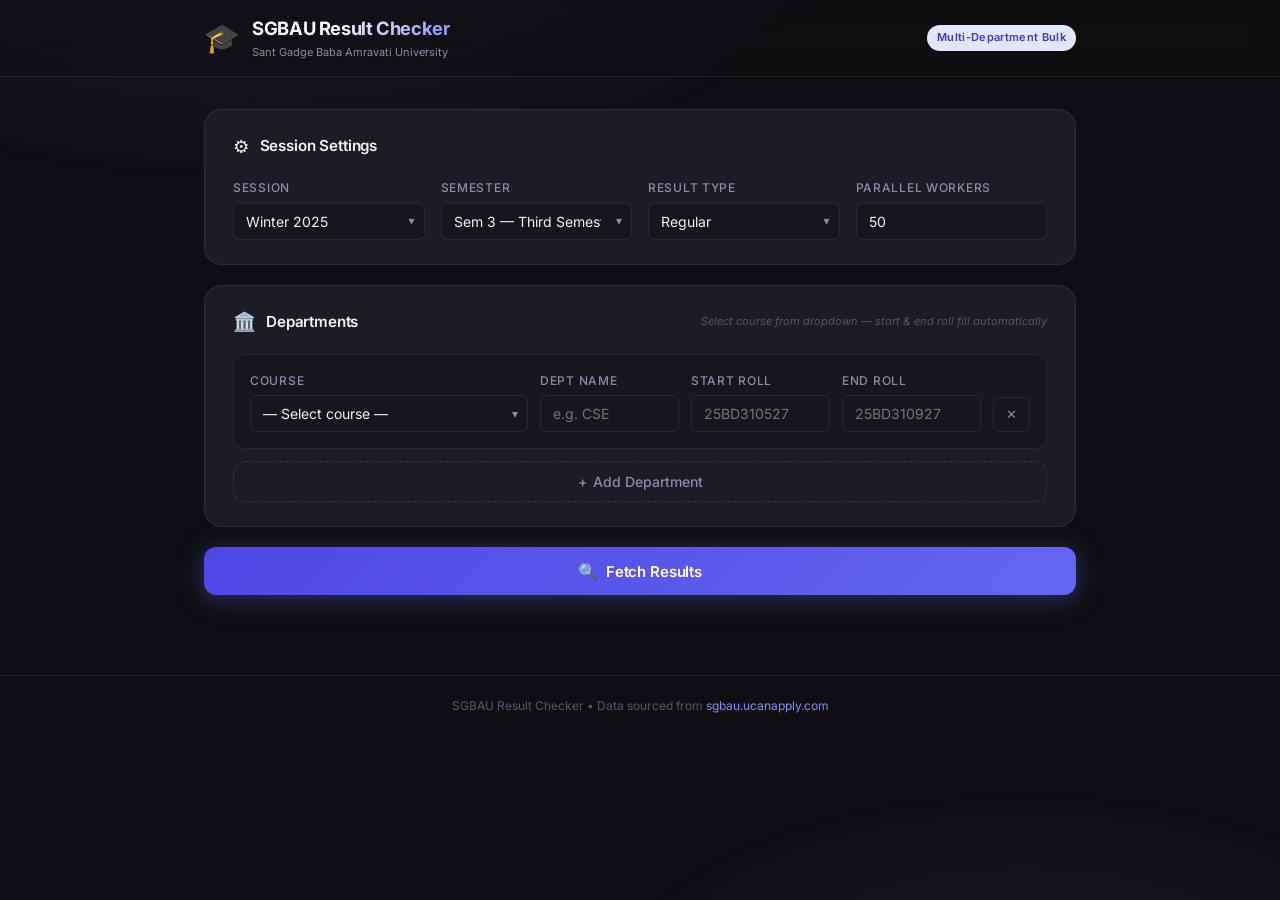
==== docs/index.html @ 09157c69 "Initial: SGBAU results web app" ====
<!DOCTYPE html>
<html lang="en">
<head>
  <meta charset="UTF-8" />
  <meta name="viewport" content="width=device-width, initial-scale=1.0" />
  <title>SGBAU Result Checker — Multi-Department Bulk Results</title>
  <meta name="description" content="Fetch SGBAU university results for multiple departments simultaneously. Live progress, instant CSV download." />
  <link rel="preconnect" href="https://fonts.googleapis.com" />
  <link rel="preconnect" href="https://fonts.gstatic.com" crossorigin />
  <link href="https://fonts.googleapis.com/css2?family=Inter:wght@400;500;600;700&display=swap" rel="stylesheet" />
  <link rel="stylesheet" href="style.css" />
</head>
<body>

  <!-- ── HEADER ─────────────────────────────────────────────────────────────── -->
  <header class="site-header">
    <div class="header-inner">
      <div class="logo">
        <span class="logo-icon">🎓</span>
        <div>
          <h1>SGBAU Result Checker</h1>
          <p class="logo-sub">Sant Gadge Baba Amravati University</p>
        </div>
      </div>
      <span class="header-badge">Multi-Department Bulk</span>
    </div>
  </header>

  <main>

    <!-- ── SESSION SETTINGS ──────────────────────────────────────────────────── -->
    <section class="card" id="config-card">
      <div class="card-header">
        <span class="card-icon">⚙️</span>
        <h2>Session Settings</h2>
      </div>
      <div class="config-row">

        <!-- Session dropdown (real SGBAU values) -->
        <div class="field">
          <label for="session">Session</label>
          <div class="select-wrap">
            <select id="session">
              <option value="SE08">Summer 2018</option>
              <option value="SE09">Winter 2018</option>
              <option value="SE10">Summer 2019</option>
              <option value="SE11">Winter 2019</option>
              <option value="SE12">Summer 2020</option>
              <option value="SE13">Winter 2020</option>
              <option value="SE14">Summer 2021</option>
              <option value="SE15">Winter 2021</option>
              <option value="SE16">Summer 2022</option>
              <option value="SE17">Winter 2022</option>
              <option value="SE18">Summer 2023</option>
              <option value="SE19">Winter 2023</option>
              <option value="SE20">Summer 2024</option>
              <option value="SE21">Winter 2024</option>
              <option value="SE22">Summer 2025</option>
              <option value="SE23" selected>Winter 2025</option>
              <option value="SE24">Summer 2026</option>
            </select>
          </div>
        </div>

        <!-- Semester dropdown (real SGBAU values) -->
        <div class="field">
          <label for="sem_code">Semester</label>
          <div class="select-wrap">
            <select id="sem_code">
              <option value="MN01">Quarterly (3rd Month)</option>
              <option value="SM01">Sem 1 — First Semester</option>
              <option value="SM02">Sem 2 — Second Semester</option>
              <option value="SM03" selected>Sem 3 — Third Semester</option>
              <option value="SM04">Sem 4 — Fourth Semester</option>
              <option value="SM05">Sem 5 — Fifth Semester</option>
              <option value="SM06">Sem 6 — Sixth Semester</option>
              <option value="SM07">Sem 7 — Seventh Semester</option>
              <option value="SM08">Sem 8 — Eighth Semester</option>
              <option value="SM09">Sem 9 — Ninth Semester</option>
              <option value="SM10">Sem 10 — Tenth Semester</option>
              <option value="SM17">First Year</option>
              <option value="SM18">Second Year</option>
              <option value="SM19">Third Year</option>
              <option value="SM20">Fourth Year</option>
              <option value="SM21">Fifth Year</option>
              <option value="SM22">Course Work</option>
            </select>
          </div>
        </div>

        <!-- Result type -->
        <div class="field">
          <label for="result_type">Result Type</label>
          <div class="select-wrap">
            <select id="result_type">
              <option value="R" selected>Regular</option>
              <option value="B">Back</option>
              <option value="RV">Reval</option>
              <option value="EV">EVS</option>
            </select>
          </div>
        </div>

        <!-- Workers -->
        <div class="field">
          <label for="workers">Parallel Workers</label>
          <input id="workers" type="number" value="50" min="1" max="200" />
        </div>

      </div>
    </section>

    <!-- ── DEPARTMENTS ───────────────────────────────────────────────────────── -->
    <section class="card" id="dept-card">
      <div class="card-header">
        <span class="card-icon">🏛️</span>
        <h2>Departments</h2>
        <span class="card-hint">Select course from dropdown — start &amp; end roll fill automatically</span>
      </div>
      <div id="dept-list"></div>
      <button class="btn-add" id="add-dept-btn" onclick="addDept()">
        <span>+</span> Add Department
      </button>
    </section>

    <!-- ── SUBMIT ─────────────────────────────────────────────────────────────── -->
    <div class="submit-wrap">
      <button class="btn-primary" id="fetch-btn" onclick="startFetch()">
        <span class="btn-icon">🔍</span>
        <span id="fetch-btn-text">Fetch Results</span>
      </button>
    </div>

    <!-- ── PROGRESS ──────────────────────────────────────────────────────────── -->
    <section class="card hidden" id="progress-card">
      <div class="card-header">
        <span class="card-icon">⏳</span>
        <h2>Progress</h2>
      </div>
      <div id="progress-label" class="progress-label">Starting…</div>
      <div class="progress-track">
        <div class="progress-fill" id="progress-fill"></div>
      </div>
      <div class="progress-stats">
        <span id="progress-count">0</span> results received
      </div>
    </section>

    <!-- ── RESULTS TABLE ─────────────────────────────────────────────────────── -->
    <section class="card hidden" id="results-card">
      <div class="card-header results-header">
        <div class="card-header-left">
          <span class="card-icon">📋</span>
          <h2>Results</h2>
          <span class="results-count-badge" id="results-count-badge">0</span>
        </div>
        <button class="btn-download hidden" id="download-btn" onclick="downloadCSV()">
          <span>⬇</span> Download CSV
        </button>
      </div>

      <!-- filter bar -->
      <div class="filter-bar">
        <input id="filter-input" type="text" placeholder="🔎  Filter by name or roll number…" oninput="filterTable()" />
        <div class="filter-pills" id="filter-pills">
          <button class="pill active" data-filter="all"  onclick="setPillFilter('all',  this)">All</button>
          <button class="pill pass"   data-filter="pass" onclick="setPillFilter('pass', this)">PASS</button>
          <button class="pill fail"   data-filter="fail" onclick="setPillFilter('fail', this)">FAIL</button>
          <button class="pill atkt"   data-filter="atkt" onclick="setPillFilter('atkt', this)">ATKT</button>
        </div>
      </div>

      <div id="table-wrap">
        <table id="results-table">
          <thead>
            <tr>
              <th>Dept</th>
              <th>Roll No</th>
              <th>Name</th>
              <th>Result</th>
              <th>SGPA</th>
              <th>Status</th>
            </tr>
          </thead>
          <tbody id="results-body"></tbody>
        </table>
      </div>
    </section>

    <!-- ── SUMMARY ───────────────────────────────────────────────────────────── -->
    <section class="card hidden" id="summary-card">
      <div class="card-header">
        <span class="card-icon">📊</span>
        <h2>Department Summary</h2>
      </div>
      <div id="summary-body" class="summary-grid"></div>
    </section>

  </main>

  <footer class="site-footer">
    <p>SGBAU Result Checker &bull; Data sourced from <a href="https://sgbau.ucanapply.com" target="_blank" rel="noopener">sgbau.ucanapply.com</a></p>
  </footer>

  <script src="app.js"></script>
</body>
</html>
---- docs/style.css ----
/* ── Reset & Base ────────────────────────────────────────────────────────────── */
*, *::before, *::after { box-sizing: border-box; margin: 0; padding: 0; }

:root {
  /* Brand palette */
  --indigo-50:  #eef2ff;
  --indigo-100: #e0e7ff;
  --indigo-400: #818cf8;
  --indigo-500: #6366f1;
  --indigo-600: #4f46e5;
  --indigo-700: #4338ca;

  /* Surfaces */
  --bg:          #0f0f13;
  --bg-2:        #16161d;
  --surface:     #1c1c27;
  --surface-2:   #23232f;
  --border:      rgba(255,255,255,0.08);
  --border-2:    rgba(255,255,255,0.13);

  /* Text */
  --text:        #f1f0f5;
  --text-muted:  #8b8ba8;
  --text-subtle: #55556e;

  /* Semantic */
  --pass:        #4ade80;
  --pass-bg:     rgba(74,222,128,0.12);
  --fail:        #f87171;
  --fail-bg:     rgba(248,113,113,0.12);
  --atkt:        #fbbf24;
  --atkt-bg:     rgba(251,191,36,0.12);
  --accent:      var(--indigo-500);
  --accent-glow: rgba(99,102,241,0.35);

  /* Geometry */
  --radius-sm:   6px;
  --radius-md:   12px;
  --radius-lg:   18px;
  --radius-xl:   24px;

  /* Transitions */
  --ease:        cubic-bezier(0.4, 0, 0.2, 1);
}

html { scroll-behavior: smooth; }

body {
  font-family: 'Inter', system-ui, sans-serif;
  background: var(--bg);
  color: var(--text);
  min-height: 100vh;
  line-height: 1.6;
  -webkit-font-smoothing: antialiased;
}

/* ── Background mesh ─────────────────────────────────────────────────────────── */
body::before {
  content: '';
  position: fixed;
  inset: 0;
  background:
    radial-gradient(ellipse 80% 50% at 20% -10%, rgba(99,102,241,0.15) 0%, transparent 60%),
    radial-gradient(ellipse 60% 40% at 80% 110%, rgba(139,92,246,0.10) 0%, transparent 55%);
  pointer-events: none;
  z-index: 0;
}

/* ── Header ─────────────────────────────────────────────────────────────────── */
.site-header {
  position: sticky;
  top: 0;
  z-index: 100;
  background: rgba(15,15,19,0.80);
  backdrop-filter: blur(16px);
  -webkit-backdrop-filter: blur(16px);
  border-bottom: 1px solid var(--border);
}

.header-inner {
  max-width: 920px;
  margin: 0 auto;
  padding: 14px 24px;
  display: flex;
  align-items: center;
  justify-content: space-between;
}

.logo { display: flex; align-items: center; gap: 12px; }
.logo-icon { font-size: 1.8rem; line-height: 1; }

.logo h1 {
  font-size: 1.15rem;
  font-weight: 700;
  letter-spacing: -0.02em;
  background: linear-gradient(135deg, #fff 40%, var(--indigo-400));
  -webkit-background-clip: text;
  -webkit-text-fill-color: transparent;
  background-clip: text;
}

.logo-sub {
  font-size: 11px;
  color: var(--text-muted);
  margin-top: 1px;
}

.header-badge {
  font-size: 11px;
  font-weight: 600;
  padding: 4px 10px;
  border-radius: 99px;
  background: var(--indigo-100);
  color: var(--indigo-700);
  letter-spacing: 0.03em;
}

/* ── Main layout ─────────────────────────────────────────────────────────────── */
main {
  position: relative;
  z-index: 1;
  max-width: 920px;
  margin: 0 auto;
  padding: 32px 24px 80px;
  display: flex;
  flex-direction: column;
  gap: 20px;
}

/* ── Card ────────────────────────────────────────────────────────────────────── */
.card {
  background: var(--surface);
  border: 1px solid var(--border);
  border-radius: var(--radius-lg);
  padding: 24px 28px;
  transition: border-color 0.2s var(--ease);
}

.card:hover { border-color: var(--border-2); }

.card-header {
  display: flex;
  align-items: center;
  gap: 10px;
  margin-bottom: 20px;
}

.card-icon { font-size: 1.15rem; line-height: 1; }

.card-header h2 {
  font-size: 0.95rem;
  font-weight: 600;
  color: var(--text);
  letter-spacing: -0.01em;
}

/* ── Config row ──────────────────────────────────────────────────────────────── */
.config-row {
  display: flex;
  gap: 16px;
  flex-wrap: wrap;
}

.field {
  display: flex;
  flex-direction: column;
  gap: 5px;
  flex: 1;
  min-width: 140px;
}

label {
  font-size: 12px;
  font-weight: 500;
  color: var(--text-muted);
  text-transform: uppercase;
  letter-spacing: 0.06em;
}

.field-hint {
  font-size: 11px;
  color: var(--text-subtle);
}

input[type=text],
input[type=number] {
  background: var(--bg-2);
  border: 1px solid var(--border);
  border-radius: var(--radius-sm);
  padding: 9px 12px;
  font-size: 14px;
  font-family: inherit;
  color: var(--text);
  outline: none;
  transition: border-color 0.15s var(--ease), box-shadow 0.15s var(--ease);
}

input[type=text]:focus,
input[type=number]:focus {
  border-color: var(--accent);
  box-shadow: 0 0 0 3px var(--accent-glow);
}

/* ── Select / dropdown ───────────────────────────────────────────────────────── */
.select-wrap {
  position: relative;
}

.select-wrap::after {
  content: '▾';
  position: absolute;
  right: 10px;
  top: 50%;
  transform: translateY(-50%);
  color: var(--text-muted);
  pointer-events: none;
  font-size: 12px;
}

.select-wrap select,
select {
  width: 100%;
  appearance: none;
  -webkit-appearance: none;
  background: var(--bg-2);
  border: 1px solid var(--border);
  border-radius: var(--radius-sm);
  padding: 9px 30px 9px 12px;
  font-size: 14px;
  font-family: inherit;
  color: var(--text);
  outline: none;
  cursor: pointer;
  transition: border-color 0.15s var(--ease), box-shadow 0.15s var(--ease);
}

.select-wrap select:focus,
select:focus {
  border-color: var(--accent);
  box-shadow: 0 0 0 3px var(--accent-glow);
}

select option {
  background: var(--bg);
  color: var(--text);
}

/* ── Card hint subtitle ──────────────────────────────────────────────────────── */
.card-hint {
  font-size: 11px;
  color: var(--text-subtle);
  margin-left: auto;
  font-style: italic;
}

/* ── Course field wider in dept rows ─────────────────────────────────────────── */
.dept-field-course {
  min-width: 260px;
  flex: 2;
}

/* ── Department rows ─────────────────────────────────────────────────────────── */
.dept-row {
  display: flex;
  gap: 12px;
  align-items: flex-end;
  flex-wrap: wrap;
  padding: 16px;
  background: var(--bg-2);
  border: 1px solid var(--border);
  border-radius: var(--radius-md);
  margin-bottom: 12px;
  transition: border-color 0.15s var(--ease);
  animation: slideIn 0.2s var(--ease);
}

@keyframes slideIn {
  from { opacity: 0; transform: translateY(-8px); }
  to   { opacity: 1; transform: translateY(0); }
}

.dept-row:hover { border-color: var(--border-2); }
.dept-row .field { min-width: 110px; }

.remove-btn {
  background: transparent;
  border: 1px solid var(--border);
  border-radius: var(--radius-sm);
  padding: 9px 12px;
  font-size: 13px;
  color: var(--text-muted);
  cursor: pointer;
  transition: background 0.15s, color 0.15s, border-color 0.15s;
  white-space: nowrap;
}

.remove-btn:hover {
  background: var(--fail-bg);
  color: var(--fail);
  border-color: var(--fail);
}

.btn-add {
  display: flex;
  align-items: center;
  gap: 6px;
  width: 100%;
  background: transparent;
  border: 1px dashed var(--border-2);
  border-radius: var(--radius-md);
  padding: 11px 16px;
  font-size: 14px;
  font-family: inherit;
  font-weight: 500;
  color: var(--text-muted);
  cursor: pointer;
  transition: background 0.15s, color 0.15s, border-color 0.15s;
  justify-content: center;
}

.btn-add:hover {
  background: var(--surface-2);
  color: var(--text);
  border-color: var(--accent);
}

/* ── Primary button ──────────────────────────────────────────────────────────── */
.submit-wrap { display: flex; }

.btn-primary {
  display: flex;
  align-items: center;
  justify-content: center;
  gap: 8px;
  width: 100%;
  background: linear-gradient(135deg, var(--indigo-600), var(--indigo-500));
  color: #fff;
  border: none;
  border-radius: var(--radius-md);
  padding: 14px 28px;
  font-size: 15px;
  font-family: inherit;
  font-weight: 600;
  cursor: pointer;
  letter-spacing: -0.01em;
  box-shadow: 0 4px 24px var(--accent-glow);
  transition: filter 0.15s var(--ease), transform 0.1s var(--ease), box-shadow 0.15s;
}

.btn-primary:hover  { filter: brightness(1.12); transform: translateY(-1px); box-shadow: 0 6px 32px var(--accent-glow); }
.btn-primary:active { transform: translateY(0); filter: brightness(0.97); }
.btn-primary:disabled { opacity: 0.55; cursor: not-allowed; transform: none; }

.btn-icon { font-size: 1rem; }

/* ── Progress ────────────────────────────────────────────────────────────────── */
.progress-label {
  font-size: 13px;
  color: var(--text-muted);
  margin-bottom: 10px;
}

.progress-track {
  height: 6px;
  background: var(--bg-2);
  border-radius: 99px;
  overflow: hidden;
}

.progress-fill {
  height: 100%;
  width: 0%;
  background: linear-gradient(90deg, var(--indigo-600), var(--indigo-400));
  border-radius: 99px;
  transition: width 0.4s var(--ease);
  box-shadow: 0 0 10px var(--accent-glow);
}

.progress-stats {
  font-size: 12px;
  color: var(--text-subtle);
  margin-top: 8px;
}

#progress-count { font-weight: 600; color: var(--indigo-400); }

/* ── Results card header ─────────────────────────────────────────────────────── */
.results-header { justify-content: space-between; }
.card-header-left { display: flex; align-items: center; gap: 10px; }

.results-count-badge {
  font-size: 11px;
  font-weight: 700;
  padding: 2px 8px;
  border-radius: 99px;
  background: var(--indigo-100);
  color: var(--indigo-700);
  min-width: 28px;
  text-align: center;
}

.btn-download {
  display: flex;
  align-items: center;
  gap: 6px;
  background: transparent;
  border: 1px solid var(--border-2);
  border-radius: var(--radius-sm);
  padding: 8px 14px;
  font-size: 13px;
  font-family: inherit;
  font-weight: 500;
  color: var(--text-muted);
  cursor: pointer;
  transition: background 0.15s, color 0.15s, border-color 0.15s;
}

.btn-download:hover {
  background: var(--pass-bg);
  color: var(--pass);
  border-color: var(--pass);
}

/* ── Filter bar ──────────────────────────────────────────────────────────────── */
.filter-bar {
  display: flex;
  gap: 12px;
  align-items: center;
  flex-wrap: wrap;
  margin-bottom: 16px;
}

.filter-bar input {
  flex: 1;
  min-width: 200px;
  background: var(--bg-2);
  border: 1px solid var(--border);
  border-radius: var(--radius-sm);
  padding: 8px 12px;
  font-size: 13px;
  font-family: inherit;
  color: var(--text);
  outline: none;
}

.filter-bar input:focus { border-color: var(--accent); box-shadow: 0 0 0 3px var(--accent-glow); }

.filter-pills { display: flex; gap: 6px; flex-wrap: wrap; }

.pill {
  padding: 5px 12px;
  border-radius: 99px;
  border: 1px solid var(--border);
  background: transparent;
  font-size: 12px;
  font-weight: 600;
  font-family: inherit;
  color: var(--text-muted);
  cursor: pointer;
  transition: all 0.15s var(--ease);
}

.pill:hover        { border-color: var(--border-2); color: var(--text); }
.pill.active       { background: var(--surface-2); border-color: var(--border-2); color: var(--text); }
.pill.pass.active  { background: var(--pass-bg); border-color: var(--pass); color: var(--pass); }
.pill.fail.active  { background: var(--fail-bg); border-color: var(--fail); color: var(--fail); }
.pill.atkt.active  { background: var(--atkt-bg); border-color: var(--atkt); color: var(--atkt); }

/* ── Table ───────────────────────────────────────────────────────────────────── */
#table-wrap { overflow-x: auto; border-radius: var(--radius-sm); }

table { width: 100%; border-collapse: collapse; font-size: 13.5px; }

thead { position: sticky; top: 0; z-index: 2; }

th {
  padding: 10px 14px;
  text-align: left;
  font-size: 11px;
  font-weight: 600;
  text-transform: uppercase;
  letter-spacing: 0.07em;
  color: var(--text-subtle);
  background: var(--bg-2);
  border-bottom: 1px solid var(--border);
  white-space: nowrap;
}

td {
  padding: 11px 14px;
  border-bottom: 1px solid var(--border);
  color: var(--text);
  white-space: nowrap;
}

tbody tr { transition: background 0.1s; }
tbody tr:hover td { background: var(--surface-2); }
tbody tr:last-child td { border-bottom: none; }

/* row fade-in */
@keyframes fadeRow {
  from { opacity: 0; transform: translateX(-6px); }
  to   { opacity: 1; transform: translateX(0); }
}
tbody tr { animation: fadeRow 0.18s var(--ease); }

/* ── Badges ──────────────────────────────────────────────────────────────────── */
.badge {
  display: inline-flex;
  align-items: center;
  padding: 3px 10px;
  border-radius: 99px;
  font-size: 11px;
  font-weight: 700;
  letter-spacing: 0.04em;
}

.badge.pass  { background: var(--pass-bg);  color: var(--pass); }
.badge.fail  { background: var(--fail-bg);  color: var(--fail); }
.badge.atkt  { background: var(--atkt-bg);  color: var(--atkt); }
.badge.other { background: rgba(255,255,255,0.06); color: var(--text-muted); }

/* ── Summary grid ────────────────────────────────────────────────────────────── */
.summary-grid {
  display: grid;
  grid-template-columns: repeat(auto-fill, minmax(200px, 1fr));
  gap: 12px;
}

.summary-item {
  background: var(--bg-2);
  border: 1px solid var(--border);
  border-radius: var(--radius-md);
  padding: 18px 20px;
  transition: border-color 0.15s, transform 0.15s;
}

.summary-item:hover { border-color: var(--border-2); transform: translateY(-2px); }

.summary-dept {
  font-size: 15px;
  font-weight: 700;
  margin-bottom: 12px;
  color: var(--text);
}

.summary-stat { font-size: 13px; color: var(--text-muted); margin-bottom: 4px; }

.summary-bar-track {
  height: 4px;
  background: var(--border);
  border-radius: 99px;
  margin-top: 10px;
  overflow: hidden;
}

.summary-bar-fill {
  height: 100%;
  background: linear-gradient(90deg, var(--pass), #22c55e);
  border-radius: 99px;
  transition: width 0.6s var(--ease);
}

/* ── Footer ──────────────────────────────────────────────────────────────────── */
.site-footer {
  position: relative;
  z-index: 1;
  text-align: center;
  padding: 20px 24px 32px;
  font-size: 12px;
  color: var(--text-subtle);
  border-top: 1px solid var(--border);
}

.site-footer a { color: var(--indigo-400); text-decoration: none; }
.site-footer a:hover { text-decoration: underline; }

/* ── Utility ─────────────────────────────────────────────────────────────────── */
.hidden { display: none !important; }

/* ── Responsive ──────────────────────────────────────────────────────────────── */
@media (max-width: 600px) {
  main { padding: 20px 16px 60px; }
  .card { padding: 18px 16px; }
  .header-inner { padding: 12px 16px; }
  .logo h1 { font-size: 1rem; }
  .dept-row { gap: 10px; }
  .filter-bar { flex-direction: column; align-items: stretch; }
}
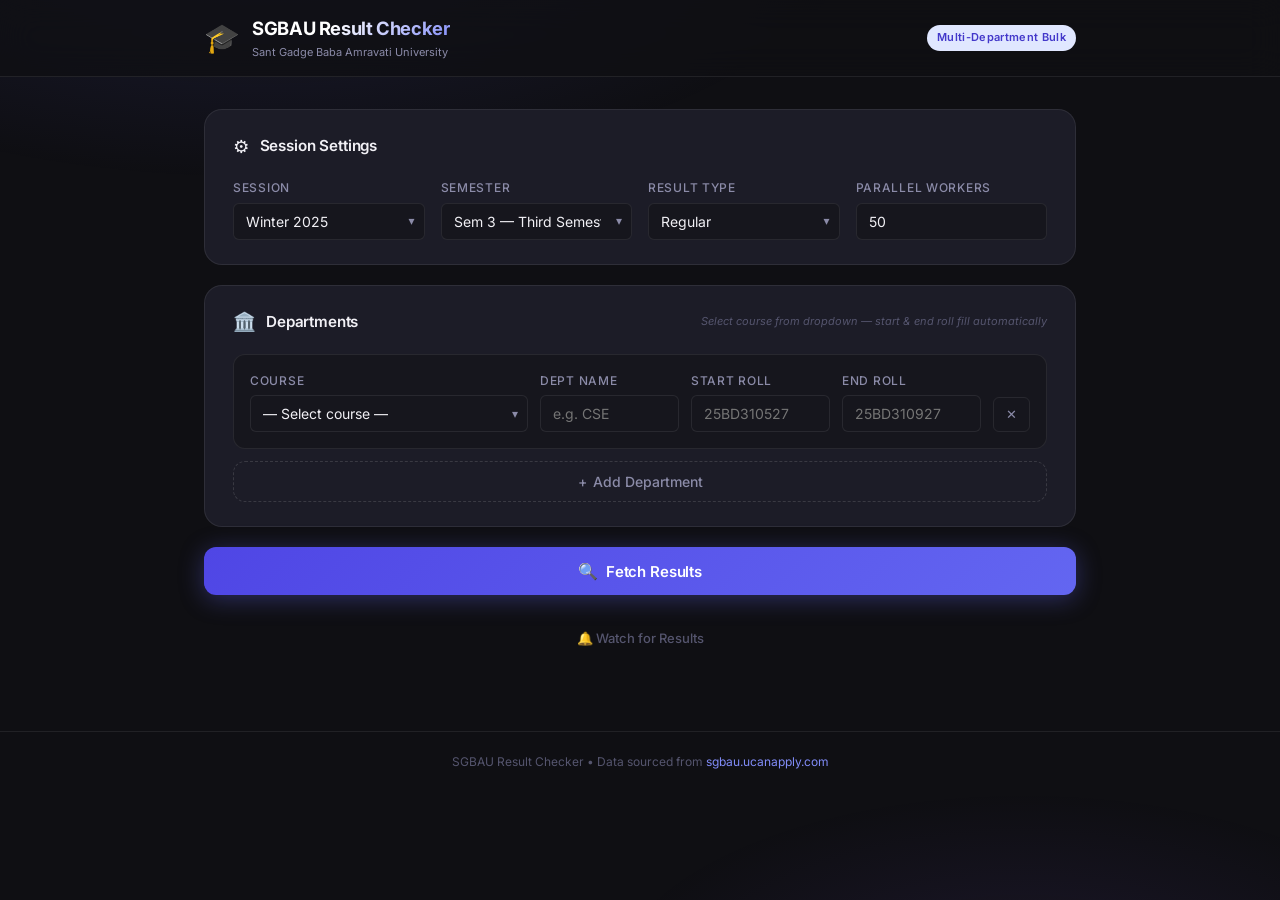
==== commit 42a0cd34: "feat: add Result Watcher page (Phases 1-11)" ====
--- a/docs/index.html
+++ b/docs/index.html
@@ -58,6 +58,20 @@
               <option value="SE22">Summer 2025</option>
               <option value="SE23" selected>Winter 2025</option>
               <option value="SE24">Summer 2026</option>
+              <option value="SE25">Winter 2026</option>
+              <option value="SE26">Summer 2027</option>
+              <option value="SE27">Winter 2027</option>
+              <option value="SE28">Summer 2028</option>
+              <option value="SE29">Winter 2028</option>
+              <option value="SE30">Summer 2029</option>
+              <option value="SE31">Winter 2029</option>
+              <option value="SE32">Summer 2030</option>
+              <option value="SE33">Winter 2030</option>
+              <option value="SE34">Summer 2031</option>
+              <option value="SE35">Winter 2031</option>
+              <option value="SE36">Summer 2032</option>
+              <option value="SE37">Winter 2032</option>
+              <option value="SE38">Summer 2033</option>
             </select>
           </div>
         </div>
@@ -131,6 +145,13 @@
       </button>
     </div>
 
+    <!-- ── WATCH TRIGGER ────────────────────────────────────────────────────── -->
+    <div class="watch-link-wrap">
+      <button class="btn-watch-link" id="open-watch-modal-btn" onclick="openWatchModal()">
+        🔔 Watch for Results
+      </button>
+    </div>
+
     <!-- ── PROGRESS ──────────────────────────────────────────────────────────── -->
     <section class="card hidden" id="progress-card">
       <div class="card-header">
@@ -144,14 +165,23 @@
       <div class="progress-stats">
         <span id="progress-count">0</span> results received
       </div>
+    </section>
+
+    <!-- ── CLASS REPORT ──────────────────────────────────────────────────────── -->
+    <section class="hidden" id="class-report-section">
+      <div class="class-report-heading">
+        <span>📋</span>
+        <h2>Class Report</h2>
+      </div>
+      <div id="class-report-container"></div>
     </section>
 
     <!-- ── RESULTS TABLE ─────────────────────────────────────────────────────── -->
     <section class="card hidden" id="results-card">
       <div class="card-header results-header">
         <div class="card-header-left">
-          <span class="card-icon">📋</span>
-          <h2>Results</h2>
+          <span class="card-icon">🧑‍🎓</span>
+          <h2>Student Results</h2>
           <span class="results-count-badge" id="results-count-badge">0</span>
         </div>
         <button class="btn-download hidden" id="download-btn" onclick="downloadCSV()">
@@ -196,6 +226,27 @@
       <div id="summary-body" class="summary-grid"></div>
     </section>
 
+    <!-- ── WATCH MODAL ──────────────────────────────────────────────────────── -->
+    <div class="modal-overlay hidden" id="watch-modal-overlay" onclick="closeWatchModal(event)">
+      <div class="modal-box" id="watch-modal-box">
+        <h3>🔔 Watch for Results</h3>
+        <p class="modal-subtitle">Enter the roll number range to monitor</p>
+        <div class="field">
+          <label for="modal-start-roll">Start Roll Number</label>
+          <input id="modal-start-roll" type="text" placeholder="e.g. 25BD310527" />
+        </div>
+        <div class="field">
+          <label for="modal-end-roll">End Roll Number</label>
+          <input id="modal-end-roll" type="text" placeholder="e.g. 25BD310580" />
+        </div>
+        <button class="btn-primary" id="modal-go-btn" onclick="goToWatcher()"
+                style="margin-top:4px">
+          Open Watcher →
+        </button>
+        <button class="btn-text" onclick="closeWatchModal()">Cancel</button>
+      </div>
+    </div>
+
   </main>
 
   <footer class="site-footer">
--- a/docs/style.css
+++ b/docs/style.css
@@ -587,3 +587,536 @@
   .dept-row { gap: 10px; }
   .filter-bar { flex-direction: column; align-items: stretch; }
 }
+
+/* ── Class Report Section ────────────────────────────────────────────────────── */
+.class-report-heading {
+  display: flex;
+  align-items: center;
+  gap: 10px;
+  margin-bottom: 16px;
+}
+
+.class-report-heading h2 {
+  font-size: 0.95rem;
+  font-weight: 600;
+  color: var(--text);
+  letter-spacing: -0.01em;
+}
+
+.report-card {
+  background: var(--surface);
+  border: 1px solid var(--border);
+  border-left: 3px solid var(--indigo-500);
+  border-radius: var(--radius-lg);
+  padding: 24px 28px;
+  margin-bottom: 16px;
+  transition: border-color 0.2s var(--ease), transform 0.15s var(--ease);
+  animation: slideIn 0.25s var(--ease);
+}
+
+.report-card:hover {
+  border-color: var(--border-2);
+  border-left-color: var(--indigo-400);
+  transform: translateY(-2px);
+}
+
+.report-card-header {
+  display: flex;
+  align-items: baseline;
+  gap: 12px;
+  margin-bottom: 20px;
+  flex-wrap: wrap;
+}
+
+.report-dept-name {
+  font-size: 1.1rem;
+  font-weight: 700;
+  background: linear-gradient(135deg, #fff 40%, var(--indigo-400));
+  -webkit-background-clip: text;
+  -webkit-text-fill-color: transparent;
+  background-clip: text;
+}
+
+.report-overview {
+  display: flex;
+  gap: 12px;
+  flex-wrap: wrap;
+  margin-bottom: 22px;
+}
+
+.report-stat-pill {
+  display: flex;
+  align-items: center;
+  gap: 6px;
+  padding: 6px 14px;
+  border-radius: 99px;
+  font-size: 12px;
+  font-weight: 600;
+  border: 1px solid;
+}
+
+.report-stat-pill.total  { background: rgba(99,102,241,0.10); border-color: var(--indigo-500); color: var(--indigo-400); }
+.report-stat-pill.passed { background: var(--pass-bg);        border-color: var(--pass);        color: var(--pass); }
+.report-stat-pill.failed { background: var(--fail-bg);        border-color: var(--fail);        color: var(--fail); }
+
+.report-section-title {
+  font-size: 11px;
+  font-weight: 600;
+  text-transform: uppercase;
+  letter-spacing: 0.07em;
+  color: var(--text-subtle);
+  margin-bottom: 10px;
+}
+
+/* Top-5 list */
+.report-top5 {
+  list-style: none;
+  display: flex;
+  flex-direction: column;
+  gap: 7px;
+  margin-bottom: 22px;
+}
+
+.report-top5-item {
+  display: flex;
+  align-items: center;
+  gap: 10px;
+  padding: 8px 12px;
+  background: var(--bg-2);
+  border: 1px solid var(--border);
+  border-radius: var(--radius-md);
+  font-size: 13px;
+  transition: border-color 0.12s;
+}
+
+.report-top5-item:hover { border-color: var(--indigo-500); }
+
+.report-rank {
+  width: 22px;
+  height: 22px;
+  border-radius: 50%;
+  background: var(--indigo-600);
+  color: #fff;
+  font-size: 10px;
+  font-weight: 700;
+  display: flex;
+  align-items: center;
+  justify-content: center;
+  flex-shrink: 0;
+}
+
+.report-rank.gold   { background: #d97706; }
+.report-rank.silver { background: #6b7280; }
+.report-rank.bronze { background: #92400e; }
+
+.report-top5-name { flex: 1; color: var(--text); font-weight: 500; }
+.report-top5-roll { font-size: 11px; color: var(--text-muted); font-family: monospace; }
+.report-top5-sgpa {
+  font-size: 12px;
+  font-weight: 700;
+  color: var(--indigo-400);
+  padding: 2px 8px;
+  background: rgba(99,102,241,0.10);
+  border-radius: 99px;
+}
+
+/* Subject stats table */
+.report-subj-table {
+  width: 100%;
+  border-collapse: collapse;
+  font-size: 13px;
+}
+
+.report-table-wrap {
+  overflow-x: auto;
+  border-radius: var(--radius-sm);
+}
+
+.report-subj-table th {
+  padding: 8px 12px;
+  border-bottom: 2px solid var(--border-2);
+  font-size: 10px;
+  font-weight: 700;
+  text-transform: uppercase;
+  letter-spacing: 0.07em;
+  color: var(--text-subtle);
+  white-space: nowrap;
+}
+
+.report-subj-table td {
+  padding: 9px 12px;
+  border-bottom: 1px solid var(--border);
+  color: var(--text);
+  white-space: nowrap;
+}
+
+/* Column alignment classes */
+.col-subj { text-align: left;  min-width: 90px; }
+.col-num  { text-align: right; min-width: 56px; }
+.col-pct  { text-align: right; min-width: 58px; }
+.col-bar  { text-align: left;  min-width: 140px; padding-left: 10px; }
+
+/* Color helpers */
+.pass-num { color: var(--pass); }
+.fail-num { color: var(--fail); }
+.pass-pct { color: var(--pass); }
+.fail-pct { color: var(--fail); }
+
+/* Overall semester highlight row */
+.subj-overall-row td {
+  background: rgba(99,102,241,0.08);
+  border-top: 1px solid var(--indigo-500);
+  border-bottom: 2px solid var(--indigo-500);
+}
+
+.report-subj-table tbody tr:last-child td { border-bottom: none; }
+.report-subj-table tbody tr:hover td { background: var(--surface-2); }
+.subj-overall-row:hover td { background: rgba(99,102,241,0.14) !important; }
+
+.subj-bar-wrap {
+  display: flex;
+  align-items: center;
+  gap: 8px;
+}
+
+.subj-bar-track {
+  flex: 1;
+  height: 5px;
+  background: var(--border);
+  border-radius: 99px;
+  overflow: hidden;
+  min-width: 60px;
+}
+
+.subj-bar-pass {
+  height: 100%;
+  background: linear-gradient(90deg, var(--pass), #22c55e);
+  border-radius: 99px;
+  transition: width 0.6s var(--ease);
+}
+
+.bar-label {
+  font-size: 11px;
+  font-weight: 600;
+  color: var(--text-muted);
+  min-width: 38px;
+  text-align: right;
+  flex-shrink: 0;
+}
+
+.subj-pct-pass { font-size: 11px; font-weight: 600; color: var(--pass); min-width: 36px; text-align: right; }
+.subj-pct-fail { font-size: 11px; font-weight: 600; color: var(--fail); min-width: 36px; }
+
+
+/* ── Watcher: PIN Overlay (Phase 9) ──────────────────────────────────────────── */
+.pin-overlay {
+  position: fixed;
+  inset: 0;
+  z-index: 9999;
+  display: flex;
+  align-items: center;
+  justify-content: center;
+  background: rgba(10, 10, 14, 0.85);
+  backdrop-filter: blur(8px);
+  -webkit-backdrop-filter: blur(8px);
+}
+
+.pin-modal {
+  background: var(--surface);
+  border: 1px solid var(--border-2);
+  border-radius: var(--radius-xl);
+  padding: 40px 36px;
+  width: min(380px, 90vw);
+  display: flex;
+  flex-direction: column;
+  align-items: center;
+  gap: 14px;
+  box-shadow: 0 24px 64px rgba(0,0,0,0.6);
+  animation: slideIn 0.25s var(--ease);
+}
+
+.pin-icon { font-size: 2.4rem; line-height: 1; }
+
+.pin-modal h2 {
+  font-size: 1.2rem;
+  font-weight: 700;
+  color: var(--text);
+  letter-spacing: -0.02em;
+}
+
+.pin-modal p {
+  font-size: 13px;
+  color: var(--text-muted);
+  text-align: center;
+}
+
+.pin-modal input[type=password] {
+  width: 100%;
+  background: var(--bg-2);
+  border: 1px solid var(--border);
+  border-radius: var(--radius-sm);
+  padding: 11px 14px;
+  font-size: 16px;
+  font-family: inherit;
+  color: var(--text);
+  text-align: center;
+  letter-spacing: 0.2em;
+  outline: none;
+  transition: border-color 0.15s var(--ease), box-shadow 0.15s var(--ease);
+}
+
+.pin-modal input[type=password]:focus {
+  border-color: var(--accent);
+  box-shadow: 0 0 0 3px var(--accent-glow);
+}
+
+.pin-modal button {
+  width: 100%;
+  background: linear-gradient(135deg, var(--indigo-600), var(--indigo-500));
+  color: #fff;
+  border: none;
+  border-radius: var(--radius-md);
+  padding: 12px 28px;
+  font-size: 14px;
+  font-family: inherit;
+  font-weight: 600;
+  cursor: pointer;
+  box-shadow: 0 4px 20px var(--accent-glow);
+  transition: filter 0.15s var(--ease), transform 0.1s var(--ease);
+}
+
+.pin-modal button:hover  { filter: brightness(1.12); transform: translateY(-1px); }
+.pin-modal button:active { transform: translateY(0); }
+
+.pin-error {
+  font-size: 12px;
+  font-weight: 500;
+  color: var(--fail);
+  text-align: center;
+}
+
+/* ── Watcher: Status Banner ───────────────────────────────────────────────────── */
+.watcher-status {
+  display: flex;
+  align-items: center;
+  gap: 10px;
+  padding: 12px 20px;
+  background: var(--surface);
+  border: 1px solid var(--border);
+  border-radius: var(--radius-md);
+  font-size: 13px;
+}
+
+.status-label {
+  font-weight: 700;
+  letter-spacing: 0.06em;
+  text-transform: uppercase;
+  font-size: 12px;
+}
+
+.status-detail {
+  font-size: 12px;
+  color: var(--text-muted);
+  margin-left: auto;
+}
+
+/* Animated pulsing status dot */
+.status-dot {
+  width: 10px;
+  height: 10px;
+  border-radius: 50%;
+  flex-shrink: 0;
+}
+
+.status-dot[data-status="WAITING"] {
+  background: #fbbf24;
+  box-shadow: 0 0 0 0 rgba(251,191,36,0.5);
+  animation: pulse-yellow 1.6s infinite;
+}
+
+.status-dot[data-status="FETCHING"] {
+  background: var(--indigo-400);
+  box-shadow: 0 0 0 0 rgba(99,102,241,0.5);
+  animation: pulse-indigo 1.2s infinite;
+}
+
+.status-dot[data-status="DONE"] {
+  background: var(--pass);
+  animation: none;
+}
+
+.status-dot[data-status="CANCELLED"] {
+  background: var(--fail);
+  animation: none;
+}
+
+@keyframes pulse-yellow {
+  0%   { box-shadow: 0 0 0 0   rgba(251,191,36,0.55); }
+  70%  { box-shadow: 0 0 0 8px rgba(251,191,36,0); }
+  100% { box-shadow: 0 0 0 0   rgba(251,191,36,0); }
+}
+
+@keyframes pulse-indigo {
+  0%   { box-shadow: 0 0 0 0   rgba(99,102,241,0.55); }
+  70%  { box-shadow: 0 0 0 8px rgba(99,102,241,0); }
+  100% { box-shadow: 0 0 0 0   rgba(99,102,241,0); }
+}
+
+/* ── Watcher: Activity Log ────────────────────────────────────────────────────── */
+.activity-log {
+  background: #0d1117;
+  border: 1px solid var(--border);
+  border-radius: var(--radius-sm);
+  padding: 14px 16px;
+  height: 260px;
+  overflow-y: auto;
+  font-family: 'Menlo', 'Consolas', 'Monaco', monospace;
+  font-size: 12.5px;
+  display: flex;
+  flex-direction: column;
+  gap: 4px;
+  scroll-behavior: smooth;
+}
+
+.log-entry {
+  display: flex;
+  gap: 10px;
+  line-height: 1.5;
+  padding: 2px 0;
+}
+
+.log-time {
+  color: #4a4a6a;
+  flex-shrink: 0;
+  font-size: 11px;
+  padding-top: 1px;
+  min-width: 42px;
+}
+
+.log-msg { color: #8b8ba8; }
+
+/* Log entry type colours */
+.log-probe     .log-msg { color: #8b8ba8; }
+.log-found     .log-msg { color: var(--pass); font-weight: 700; }
+.log-fetching  .log-msg { color: var(--indigo-400); }
+.log-result    .log-msg { color: #c0c0d8; }
+.log-done      .log-msg { color: var(--pass); font-weight: 700; }
+.log-cancelled .log-msg { color: var(--fail); font-weight: 600; }
+.log-error     .log-msg { color: var(--fail); }
+.log-emailed   .log-msg { color: #34d399; }
+
+/* ── Watcher: btn-danger (Stop button) ───────────────────────────────────────── */
+.btn-danger {
+  display: flex;
+  align-items: center;
+  justify-content: center;
+  gap: 8px;
+  width: 100%;
+  background: linear-gradient(135deg, #dc2626, #ef4444);
+  color: #fff;
+  border: none;
+  border-radius: var(--radius-md);
+  padding: 14px 28px;
+  font-size: 15px;
+  font-family: inherit;
+  font-weight: 600;
+  cursor: pointer;
+  letter-spacing: -0.01em;
+  box-shadow: 0 4px 24px rgba(239,68,68,0.30);
+  transition: filter 0.15s var(--ease), transform 0.1s var(--ease), box-shadow 0.15s;
+}
+
+.btn-danger:hover  { filter: brightness(1.10); transform: translateY(-1px); box-shadow: 0 6px 30px rgba(239,68,68,0.40); }
+.btn-danger:active { transform: translateY(0); filter: brightness(0.95); }
+.btn-danger:disabled { opacity: 0.50; cursor: not-allowed; transform: none; }
+
+/* Make submit-wrap support two side-by-side buttons */
+.submit-wrap { gap: 12px; }
+
+/* ── Phase 11: Watch Trigger Link ────────────────────────────────────────────── */
+.watch-link-wrap {
+  text-align: center;
+  margin-top: 10px;
+}
+
+.btn-watch-link {
+  background: transparent;
+  border: none;
+  font-size: 13px;
+  font-family: inherit;
+  font-weight: 500;
+  color: var(--text-subtle);
+  cursor: pointer;
+  padding: 4px 8px;
+  transition: color 0.15s var(--ease);
+}
+
+.btn-watch-link:hover {
+  color: var(--text);
+  text-decoration: underline;
+}
+
+/* ── Phase 11: Watch Modal ───────────────────────────────────────────────────── */
+.modal-overlay {
+  position: fixed;
+  inset: 0;
+  z-index: 1000;
+  display: flex;
+  align-items: center;
+  justify-content: center;
+  background: rgba(10, 10, 14, 0.7);
+  backdrop-filter: blur(4px);
+  -webkit-backdrop-filter: blur(4px);
+  transition: opacity 0.2s var(--ease);
+}
+
+.modal-overlay.hidden {
+  opacity: 0;
+  pointer-events: none;
+}
+
+.modal-box {
+  background: var(--surface);
+  border: 1px solid var(--border-2);
+  border-radius: var(--radius-lg);
+  padding: 32px 28px;
+  width: min(340px, 90vw);
+  display: flex;
+  flex-direction: column;
+  gap: 14px;
+  box-shadow: 0 16px 40px rgba(0,0,0,0.5);
+  transform: translateY(0);
+  transition: transform 0.2s var(--ease);
+}
+
+.modal-overlay.hidden .modal-box {
+  transform: translateY(10px);
+}
+
+.modal-box h3 {
+  font-size: 1.1rem;
+  font-weight: 600;
+  color: var(--text);
+  margin-bottom: -4px;
+}
+
+.modal-subtitle {
+  font-size: 12px;
+  color: var(--text-muted);
+  margin-bottom: 8px;
+}
+
+.btn-text {
+  background: transparent;
+  border: none;
+  color: var(--text-muted);
+  font-size: 13px;
+  font-weight: 500;
+  cursor: pointer;
+  padding: 8px;
+  margin-top: -6px;
+}
+
+.btn-text:hover { color: var(--text); }
+
+
